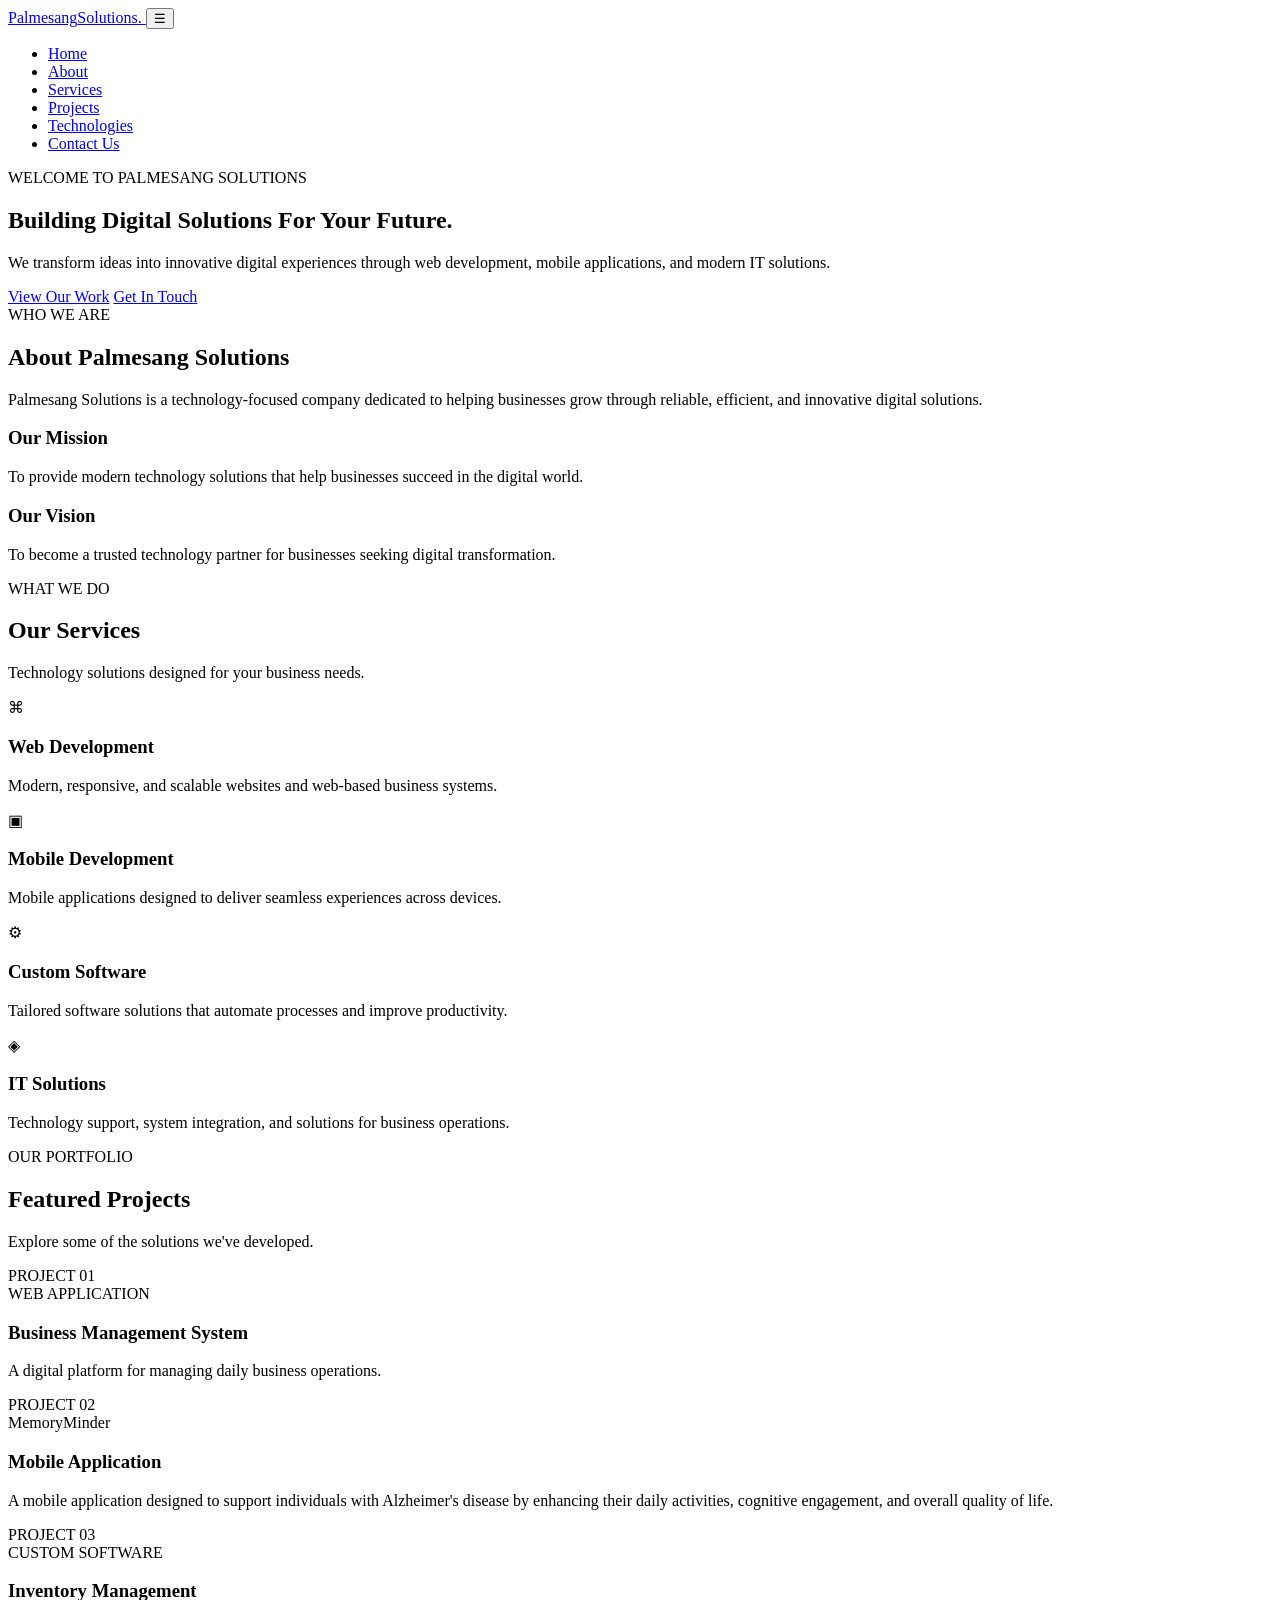
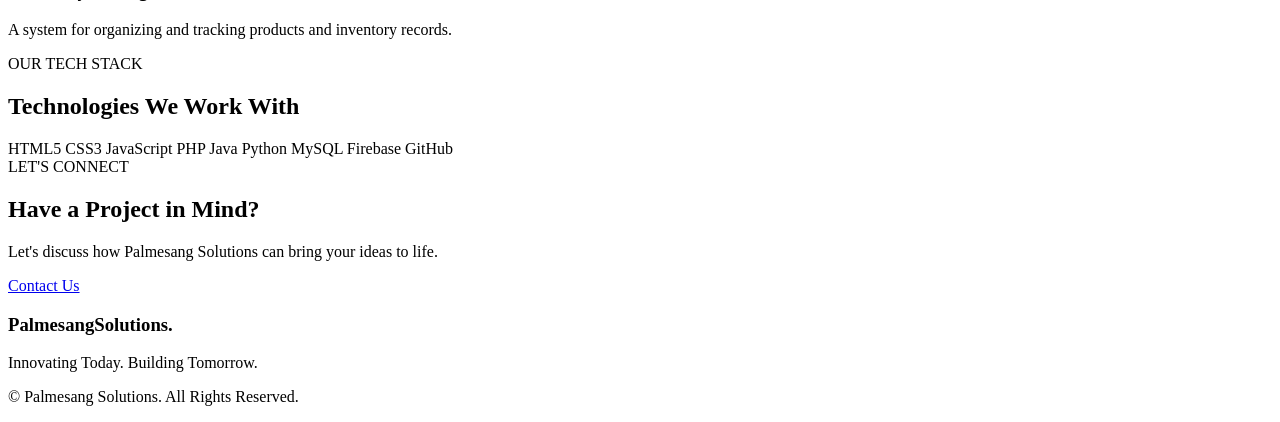
==== index.html @ 7e167c70 "Add files via upload" ====
<!DOCTYPE html>
<html lang="en">
<head>
    <meta charset="UTF-8">
    <meta name="viewport" content="width=device-width, initial-scale=1.0">
    <title>Palmesang Solutions | IT Solutions</title>
    <link rel="stylesheet" href="css/style.css">
</head>
<body>

    <header>
        <nav class="navbar">
            <a href="#home" class="logo">
                Palmesang<span>Solutions.</span>
            </a>

            <button class="menu-toggle" aria-label="Toggle menu"
                    aria-expanded="false">☰</button>

            <ul class="nav-links">
                <li><a href="#home">Home</a></li>
                <li><a href="#about">About</a></li>
                <li><a href="#services">Services</a></li>
                <li><a href="#projects">Projects</a></li>
                <li><a href="#technologies">Technologies</a></li>
                <li><a href="#contact" class="nav-contact">Contact Us</a></li>
            </ul>
        </nav>
    </header>

    <main>
        <!-- HOME -->
        <section id="home" class="hero">
            <div class="hero-content">
                <span class="eyebrow">WELCOME TO PALMESANG SOLUTIONS</span>

                <h1>Building Digital Solutions
                    <span>For Your Future.</span>
                </h1>

                <p>
                    We transform ideas into innovative digital
                    experiences through web development,
                    mobile applications, and modern IT solutions.
                </p>

                <div class="hero-buttons">
                    <a href="#projects" class="btn btn-primary">View Our Work</a>
                    <a href="#contact" class="btn btn-outline">Get In Touch</a>
                </div>
            </div>
        </section>

        <!-- ABOUT -->
        <section id="about" class="section">
            <div class="container">
                <span class="section-label">WHO WE ARE</span>
                <h2>About Palmesang Solutions</h2>
                <p class="section-description">
                    Palmesang Solutions is a technology-focused company
                    dedicated to helping businesses grow through
                    reliable, efficient, and innovative digital solutions.
                </p>

                <div class="about-grid">
                    <div class="info-card">
                        <h3>Our Mission</h3>
                        <p>To provide modern technology solutions
                           that help businesses succeed in the digital world.</p>
                    </div>
                    <div class="info-card">
                        <h3>Our Vision</h3>
                        <p>To become a trusted technology partner
                           for businesses seeking digital transformation.</p>
                    </div>
                </div>
            </div>
        </section>

        <!-- SERVICES -->
        <section id="services" class="section alternate">
            <div class="container">
                <span class="section-label">WHAT WE DO</span>
                <h2>Our Services</h2>
                <p class="section-description">
                    Technology solutions designed for your business needs.
                </p>

                <div class="card-grid">
                    <article class="service-card">
                        <div class="service-icon">⌘</div>
                        <h3>Web Development</h3>
                        <p>Modern, responsive, and scalable websites
                           and web-based business systems.</p>
                    </article>

                    <article class="service-card">
                        <div class="service-icon">▣</div>
                        <h3>Mobile Development</h3>
                        <p>Mobile applications designed to deliver
                           seamless experiences across devices.</p>
                    </article>

                    <article class="service-card">
                        <div class="service-icon">⚙</div>
                        <h3>Custom Software</h3>
                        <p>Tailored software solutions that automate
                           processes and improve productivity.</p>
                    </article>

                    <article class="service-card">
                        <div class="service-icon">◈</div>
                        <h3>IT Solutions</h3>
                        <p>Technology support, system integration,
                           and solutions for business operations.</p>
                    </article>
                </div>
            </div>
        </section>

        <!-- PROJECTS -->
        <section id="projects" class="section">
            <div class="container">
                <span class="section-label">OUR PORTFOLIO</span>
                <h2>Featured Projects</h2>
                <p class="section-description">
                    Explore some of the solutions we've developed.
                </p>

                <div class="card-grid projects-grid">
                    <article class="project-card">
                        <div class="project-image">PROJECT 01</div>
                        <div class="project-details">
                            <span class="project-type">WEB APPLICATION</span>
                            <h3>Business Management System</h3>
                            <p>A digital platform for managing
                               daily business operations.</p>
                        </div>
                    </article>

                    <article class="project-card">
                        <div class="project-image">PROJECT 02</div>
                        <div class="project-details">
                            <span class="project-type">MemoryMinder</span>
                            <h3>Mobile Application</h3>
                            <p>A mobile application designed to support individuals with Alzheimer's disease by enhancing their daily activities, cognitive engagement, and overall quality of life.</p>
                        </div>
                    </article>

                    <article class="project-card">
                        <div class="project-image">PROJECT 03</div>
                        <div class="project-details">
                            <span class="project-type">CUSTOM SOFTWARE</span>
                            <h3>Inventory Management</h3>
                            <p>A system for organizing and tracking
                               products and inventory records.</p>
                        </div>
                    </article>
                </div>
            </div>
        </section>

        <!-- TECHNOLOGIES -->
        <section id="technologies" class="section alternate">
            <div class="container">
                <span class="section-label">OUR TECH STACK</span>
                <h2>Technologies We Work With</h2>

                <div class="tech-list">
                    <span>HTML5</span>
                    <span>CSS3</span>
                    <span>JavaScript</span>
                    <span>PHP</span>
                    <span>Java</span>
                    <span>Python</span>
                    <span>MySQL</span>
                    <span>Firebase</span>
                    <span>GitHub</span>
                </div>
            </div>
        </section>

        <!-- CONTACT -->
        <section id="contact" class="section contact-section">
            <div class="container">
                <span class="section-label">LET'S CONNECT</span>
                <h2>Have a Project in Mind?</h2>
                <p>
                    Let's discuss how Palmesang Solutions can
                    bring your ideas to life.
                </p>
                <a href="mailto:yourcompany@example.com"
                   class="btn btn-primary">
                    Contact Us
                </a>
            </div>
        </section>
    </main>

    <!-- FOOTER -->
    <footer>
        <div class="container footer-content">
            <h3>Palmesang<span>Solutions.</span></h3>
            <p>Innovating Today. Building Tomorrow.</p>
            <p class="copyright">
                &copy; <span id="year"></span> Palmesang Solutions.
                All Rights Reserved.
            </p>
        </div>
    </footer>

    <script src="js/script.js"></script>
</body>
</html>
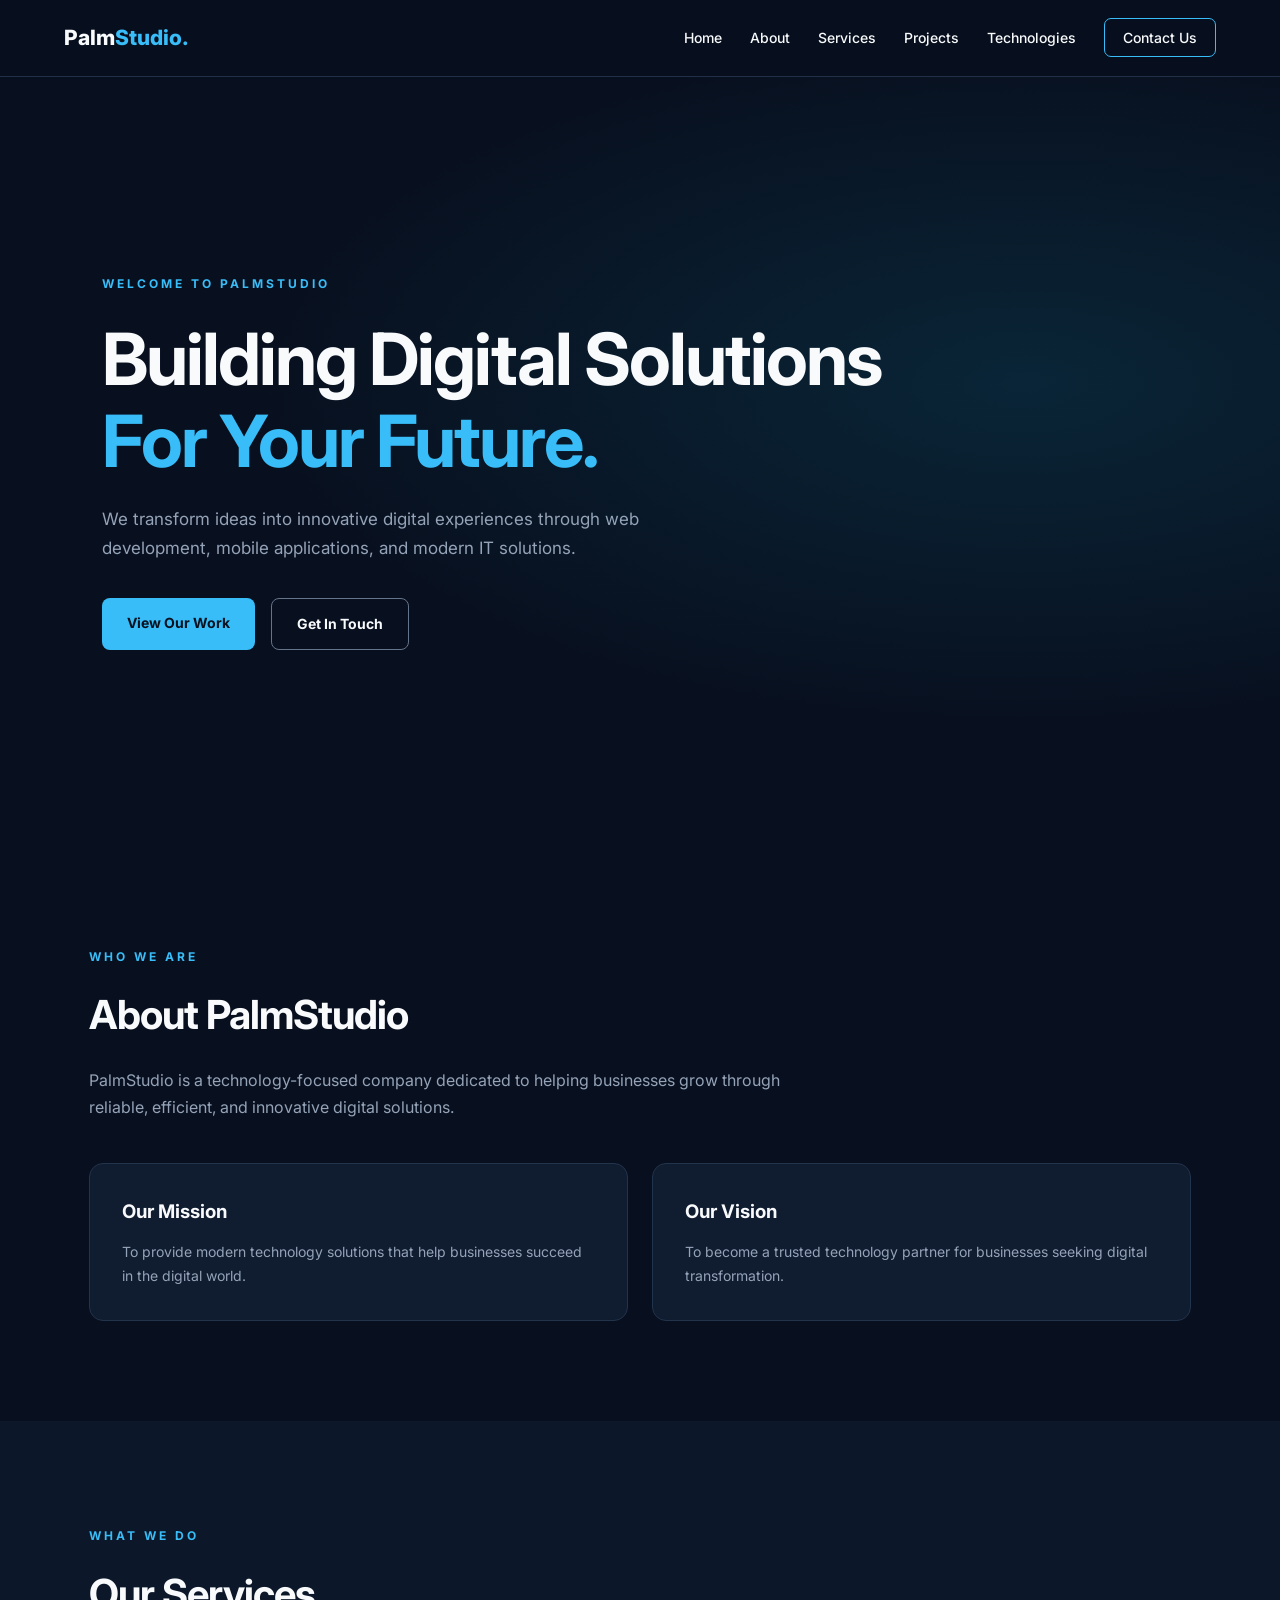
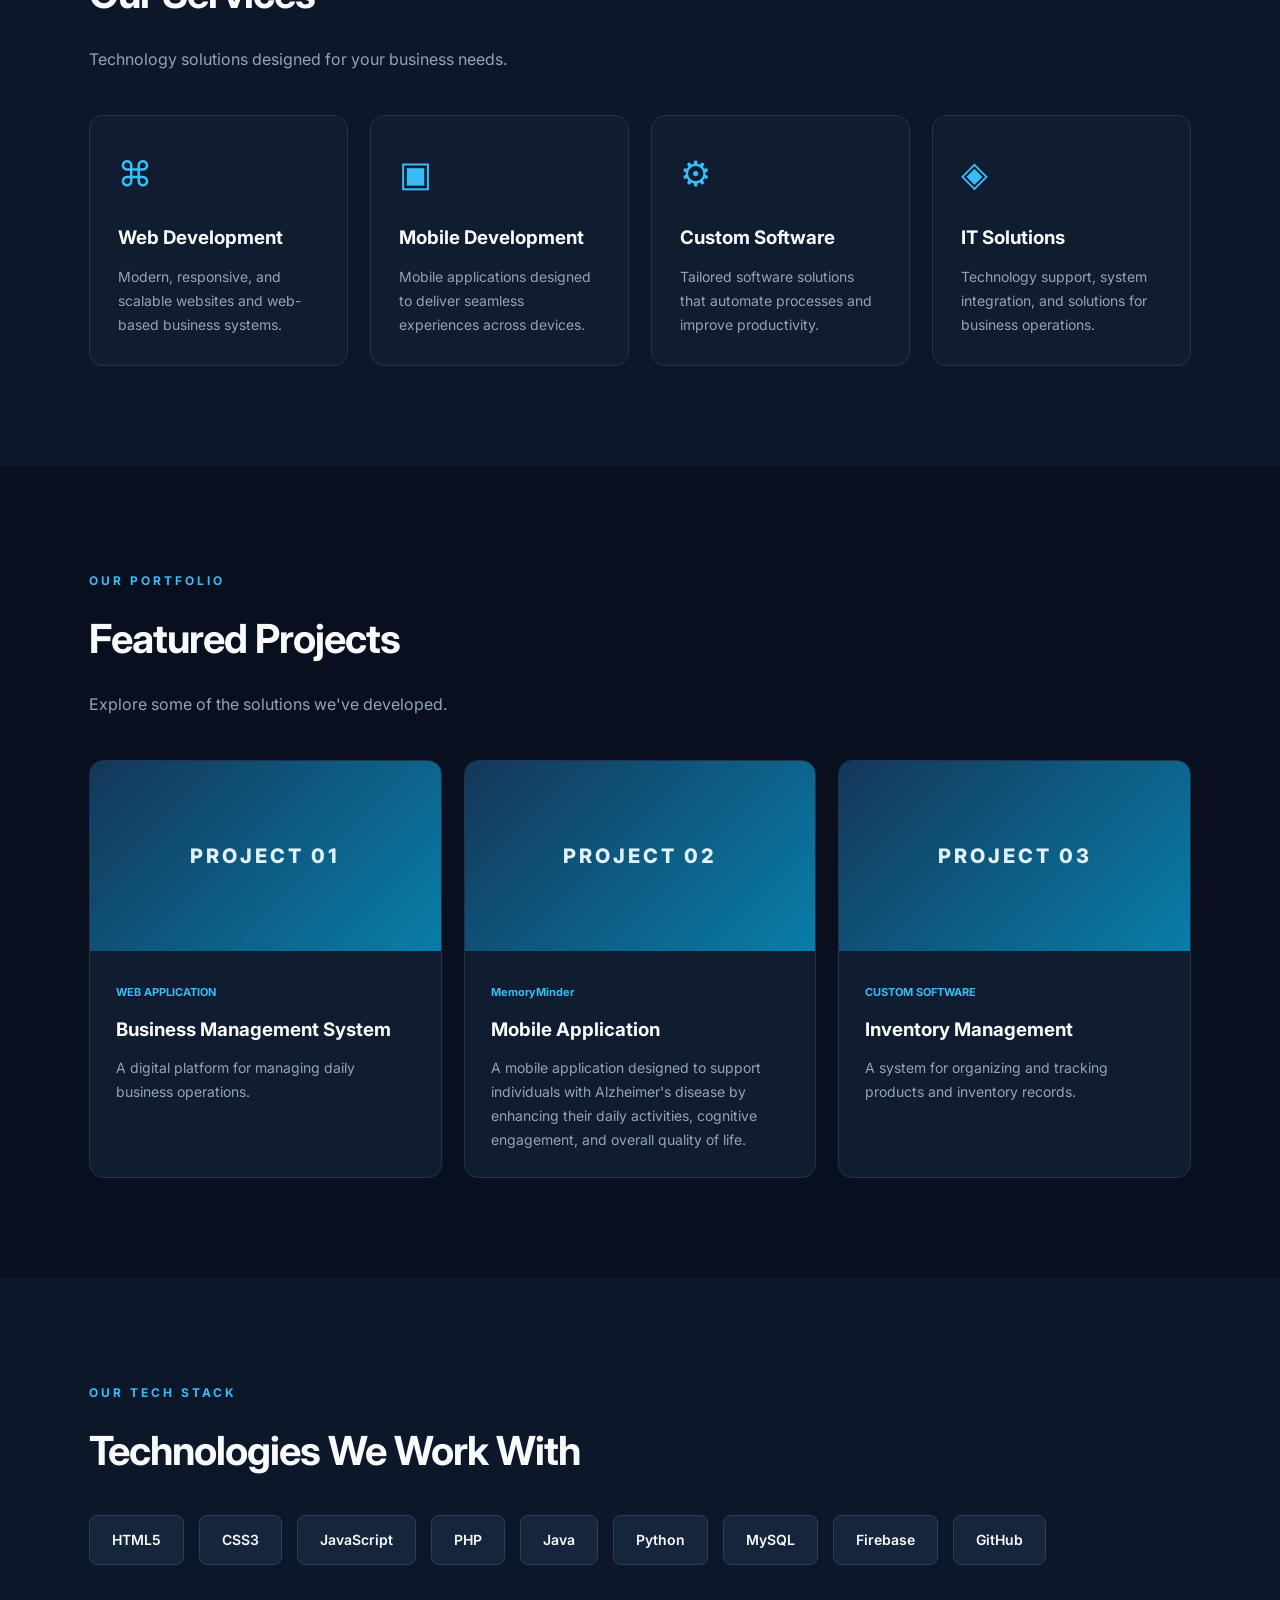
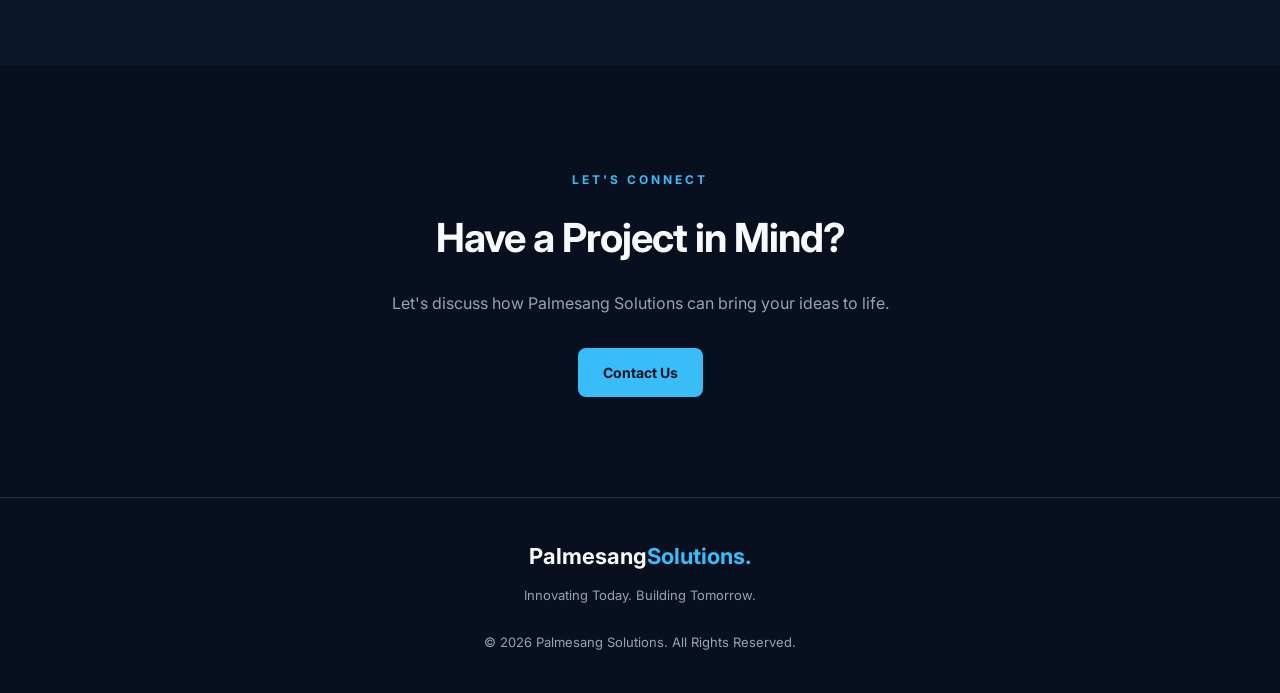
==== commit 46a2fa0f: "Rename Palmesang Solutions to PalmStudio" ====
--- a/index.html
+++ b/index.html
@@ -3,7 +3,7 @@
 <head>
     <meta charset="UTF-8">
     <meta name="viewport" content="width=device-width, initial-scale=1.0">
-    <title>Palmesang Solutions | IT Solutions</title>
+    <title>PalmStudio | IT Solutions</title>
     <link rel="stylesheet" href="css/style.css">
 </head>
 <body>
@@ -11,7 +11,7 @@
     <header>
         <nav class="navbar">
             <a href="#home" class="logo">
-                Palmesang<span>Solutions.</span>
+                Palm<span>Studio.</span>
             </a>
 
             <button class="menu-toggle" aria-label="Toggle menu"
@@ -32,7 +32,7 @@
         <!-- HOME -->
         <section id="home" class="hero">
             <div class="hero-content">
-                <span class="eyebrow">WELCOME TO PALMESANG SOLUTIONS</span>
+                <span class="eyebrow">WELCOME TO PALMSTUDIO</span>
 
                 <h1>Building Digital Solutions
                     <span>For Your Future.</span>
@@ -55,9 +55,9 @@
         <section id="about" class="section">
             <div class="container">
                 <span class="section-label">WHO WE ARE</span>
-                <h2>About Palmesang Solutions</h2>
+                <h2>About PalmStudio</h2>
                 <p class="section-description">
-                    Palmesang Solutions is a technology-focused company
+                    PalmStudio is a technology-focused company
                     dedicated to helping businesses grow through
                     reliable, efficient, and innovative digital solutions.
                 </p>
--- a/css/style.css
+++ b/css/style.css
@@ -0,0 +1,412 @@
+
+@import url('https://fonts.googleapis.com/css2?family=Inter:wght@400;500;600;700;800&display=swap');
+
+:root {
+    --background: #080f1e;
+    --surface: #101c30;
+    --surface-light: #15253c;
+    --accent: #38bdf8;
+    --text: #f8fafc;
+    --muted: #94a3b8;
+}
+
+* {
+    margin: 0;
+    padding: 0;
+    box-sizing: border-box;
+}
+
+html {
+    scroll-behavior: smooth;
+    scroll-padding-top: 85px;
+}
+
+body {
+    font-family: 'Inter', sans-serif;
+    background: var(--background);
+    color: var(--text);
+    line-height: 1.7;
+}
+
+a {
+    text-decoration: none;
+    color: inherit;
+}
+
+.container {
+    max-width: 1150px;
+    margin: auto;
+    padding: 0 24px;
+}
+
+/* NAVIGATION */
+
+header {
+    position: sticky;
+    top: 0;
+    z-index: 100;
+    background: rgba(8, 15, 30, 0.95);
+    border-bottom: 1px solid #223047;
+}
+
+.navbar {
+    max-width: 1200px;
+    margin: auto;
+    padding: 20px 24px;
+    display: flex;
+    align-items: center;
+    justify-content: space-between;
+}
+
+.logo {
+    font-size: 21px;
+    font-weight: 800;
+}
+
+.logo span,
+.footer-content h3 span {
+    color: var(--accent);
+}
+
+.nav-links {
+    display: flex;
+    align-items: center;
+    list-style: none;
+    gap: 28px;
+}
+
+.nav-links a {
+    font-size: 14px;
+    font-weight: 500;
+    transition: color 0.3s;
+}
+
+.nav-links a:hover {
+    color: var(--accent);
+}
+
+.nav-contact {
+    border: 1px solid var(--accent);
+    padding: 10px 18px;
+    border-radius: 7px;
+}
+
+.menu-toggle {
+    display: none;
+    background: none;
+    border: none;
+    color: white;
+    font-size: 28px;
+    cursor: pointer;
+}
+
+/* HERO */
+
+.hero {
+    min-height: 85vh;
+    display: flex;
+    align-items: center;
+    padding: 100px 8%;
+    background:
+        radial-gradient(ellipse at 80% 40%,
+        rgba(14, 116, 144, 0.22), transparent 55%),
+        var(--background);
+}
+
+.hero-content {
+    max-width: 850px;
+}
+
+.eyebrow,
+.section-label {
+    color: var(--accent);
+    font-size: 12px;
+    font-weight: 700;
+    letter-spacing: 3px;
+}
+
+.hero h1 {
+    font-size: clamp(38px, 6vw, 72px);
+    line-height: 1.15;
+    letter-spacing: -2px;
+    margin: 22px 0;
+}
+
+.hero h1 span {
+    display: block;
+    color: var(--accent);
+}
+
+.hero p {
+    max-width: 600px;
+    color: var(--muted);
+    font-size: 17px;
+}
+
+.hero-buttons {
+    display: flex;
+    gap: 16px;
+    flex-wrap: wrap;
+    margin-top: 35px;
+}
+
+.btn {
+    display: inline-block;
+    padding: 13px 25px;
+    border-radius: 8px;
+    font-size: 14px;
+    font-weight: 700;
+    transition: all 0.3s;
+}
+
+.btn-primary {
+    background: var(--accent);
+    color: #08111f;
+}
+
+.btn-primary:hover {
+    background: #7dd3fc;
+    transform: translateY(-3px);
+}
+
+.btn-outline {
+    border: 1px solid #64748b;
+}
+
+.btn-outline:hover {
+    border-color: var(--accent);
+    color: var(--accent);
+}
+
+/* GENERAL SECTIONS */
+
+.section {
+    padding: 100px 0;
+}
+
+.alternate {
+    background: #0c1729;
+}
+
+.section h2 {
+    font-size: clamp(28px, 4vw, 40px);
+    margin: 12px 0 18px;
+    letter-spacing: -1px;
+}
+
+.section-description {
+    max-width: 720px;
+    color: var(--muted);
+    margin-bottom: 42px;
+}
+
+/* ABOUT */
+
+.about-grid {
+    display: grid;
+    grid-template-columns: repeat(2, 1fr);
+    gap: 24px;
+    margin-top: 40px;
+}
+
+.info-card,
+.service-card,
+.project-card {
+    background: var(--surface);
+    border: 1px solid #22334c;
+    border-radius: 14px;
+    transition: 0.3s;
+}
+
+.info-card {
+    padding: 32px;
+}
+
+.info-card h3,
+.service-card h3 {
+    margin-bottom: 12px;
+}
+
+.info-card p,
+.service-card p,
+.project-details p {
+    color: var(--muted);
+    font-size: 14px;
+}
+
+/* SERVICES */
+
+.card-grid {
+    display: grid;
+    grid-template-columns: repeat(4, 1fr);
+    gap: 22px;
+}
+
+.service-card {
+    padding: 28px;
+}
+
+.service-card:hover,
+.project-card:hover {
+    transform: translateY(-7px);
+    border-color: var(--accent);
+}
+
+.service-icon {
+    font-size: 35px;
+    color: var(--accent);
+    margin-bottom: 18px;
+}
+
+/* PROJECTS */
+
+.projects-grid {
+    grid-template-columns: repeat(3, 1fr);
+}
+
+.project-card {
+    overflow: hidden;
+}
+
+.project-image {
+    height: 190px;
+    display: flex;
+    justify-content: center;
+    align-items: center;
+    background: linear-gradient(135deg, #143759, #087eaa);
+    color: #e0f2fe;
+    font-size: 20px;
+    font-weight: 800;
+    letter-spacing: 3px;
+}
+
+.project-details {
+    padding: 26px;
+}
+
+.project-type {
+    font-size: 11px;
+    font-weight: 700;
+    color: var(--accent);
+}
+
+.project-details h3 {
+    margin: 10px 0;
+}
+
+/* TECHNOLOGIES */
+
+.tech-list {
+    display: flex;
+    flex-wrap: wrap;
+    gap: 15px;
+    margin-top: 30px;
+}
+
+.tech-list span {
+    background: var(--surface-light);
+    border: 1px solid #28405d;
+    padding: 12px 22px;
+    border-radius: 8px;
+    font-size: 14px;
+    font-weight: 600;
+}
+
+/* CONTACT */
+
+.contact-section {
+    text-align: center;
+}
+
+.contact-section p {
+    color: var(--muted);
+    margin: 0 auto 30px;
+    max-width: 550px;
+}
+
+/* FOOTER */
+
+footer {
+    border-top: 1px solid #223047;
+    padding: 40px 0;
+    text-align: center;
+}
+
+.footer-content h3 {
+    font-size: 22px;
+    margin-bottom: 8px;
+}
+
+.footer-content p {
+    color: var(--muted);
+    font-size: 13px;
+}
+
+.copyright {
+    margin-top: 25px;
+}
+
+/* RESPONSIVE */
+
+@media (max-width: 950px) {
+    .card-grid {
+        grid-template-columns: repeat(2, 1fr);
+    }
+
+    .projects-grid {
+        grid-template-columns: repeat(2, 1fr);
+    }
+}
+
+@media (max-width: 700px) {
+    .menu-toggle {
+        display: block;
+    }
+
+    .nav-links {
+        display: none;
+        position: absolute;
+        top: 100%;
+        left: 0;
+        width: 100%;
+        padding: 25px;
+        background: var(--background);
+        flex-direction: column;
+        align-items: flex-start;
+    }
+
+    .nav-links.active {
+        display: flex;
+    }
+
+    .hero {
+        padding: 90px 24px;
+        min-height: 75vh;
+    }
+
+    .hero h1 {
+        letter-spacing: -1px;
+    }
+
+    .section {
+        padding: 70px 0;
+    }
+
+    .about-grid,
+    .card-grid,
+    .projects-grid {
+        grid-template-columns: 1fr;
+    }
+}
+
+@media (prefers-reduced-motion: reduce) {
+    html {
+        scroll-behavior: auto;
+    }
+
+    .btn,
+    .service-card,
+    .project-card {
+        transition: none;
+    }
+}
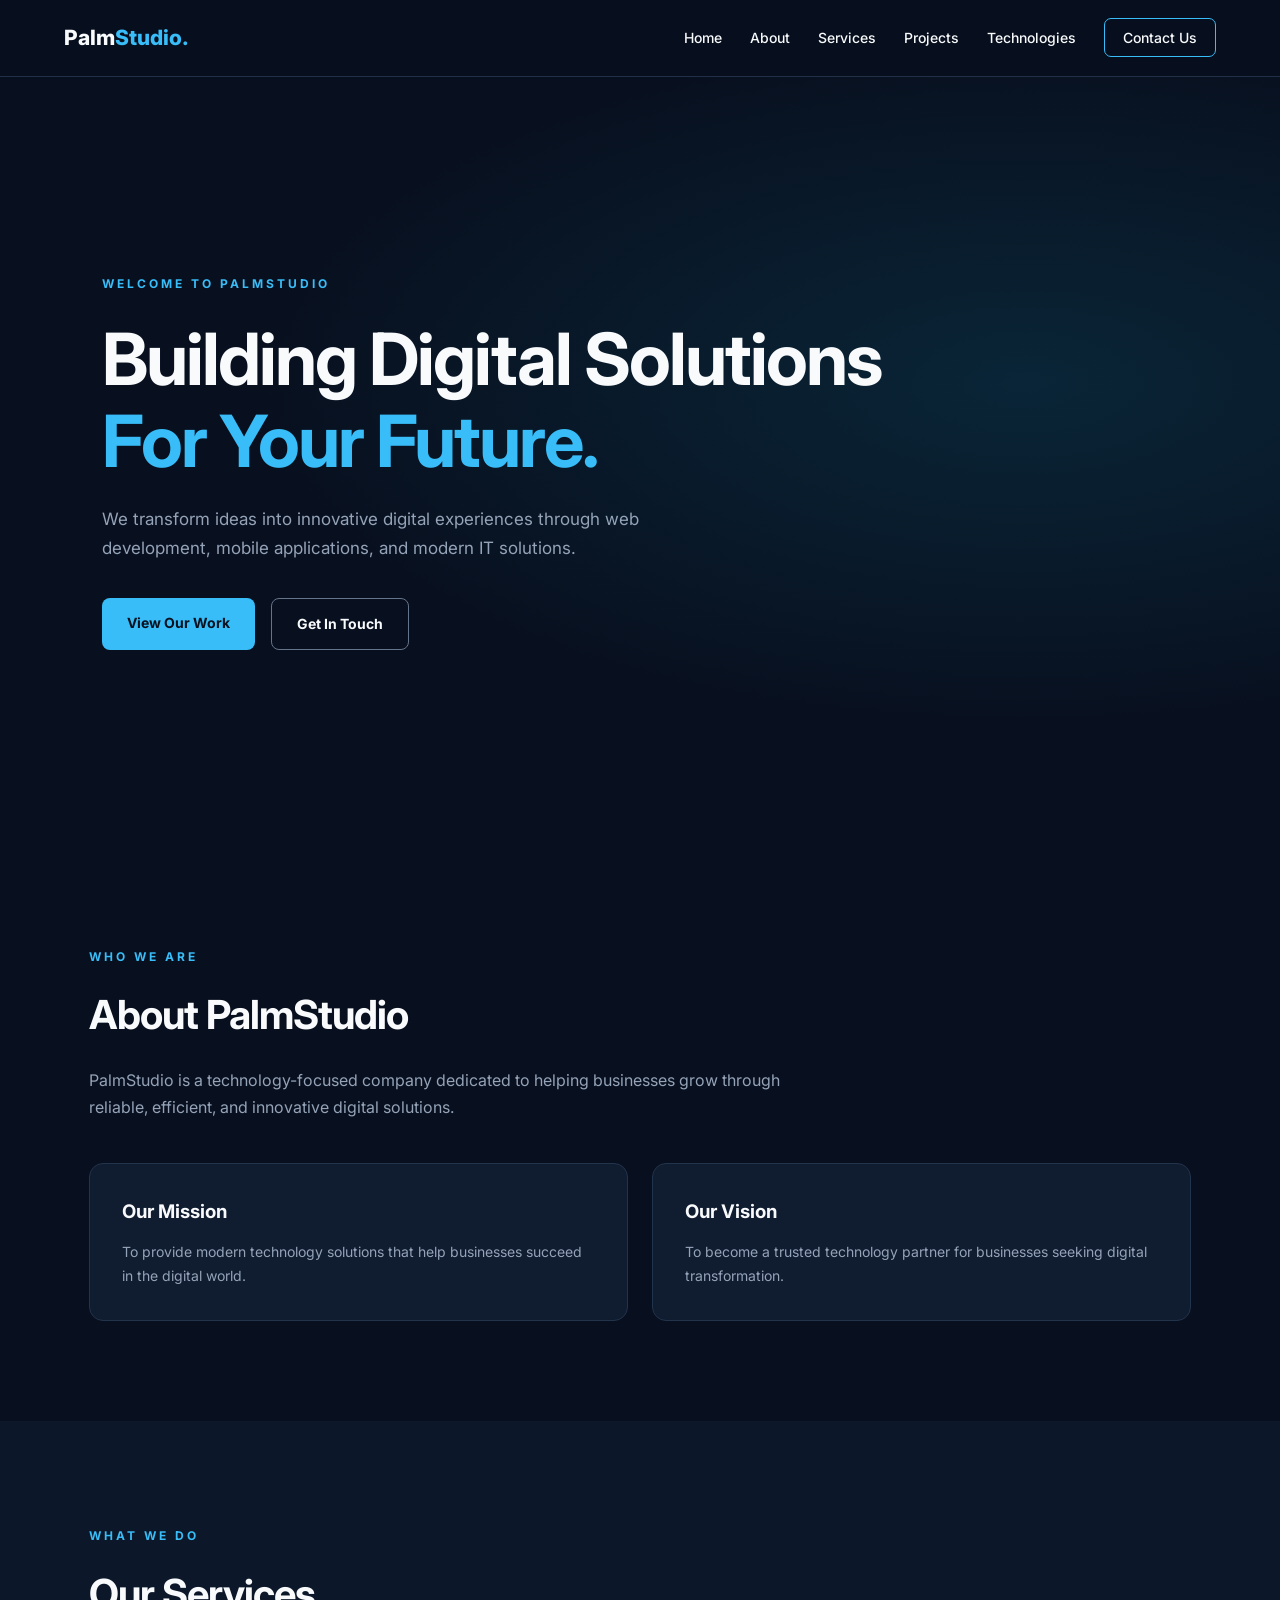
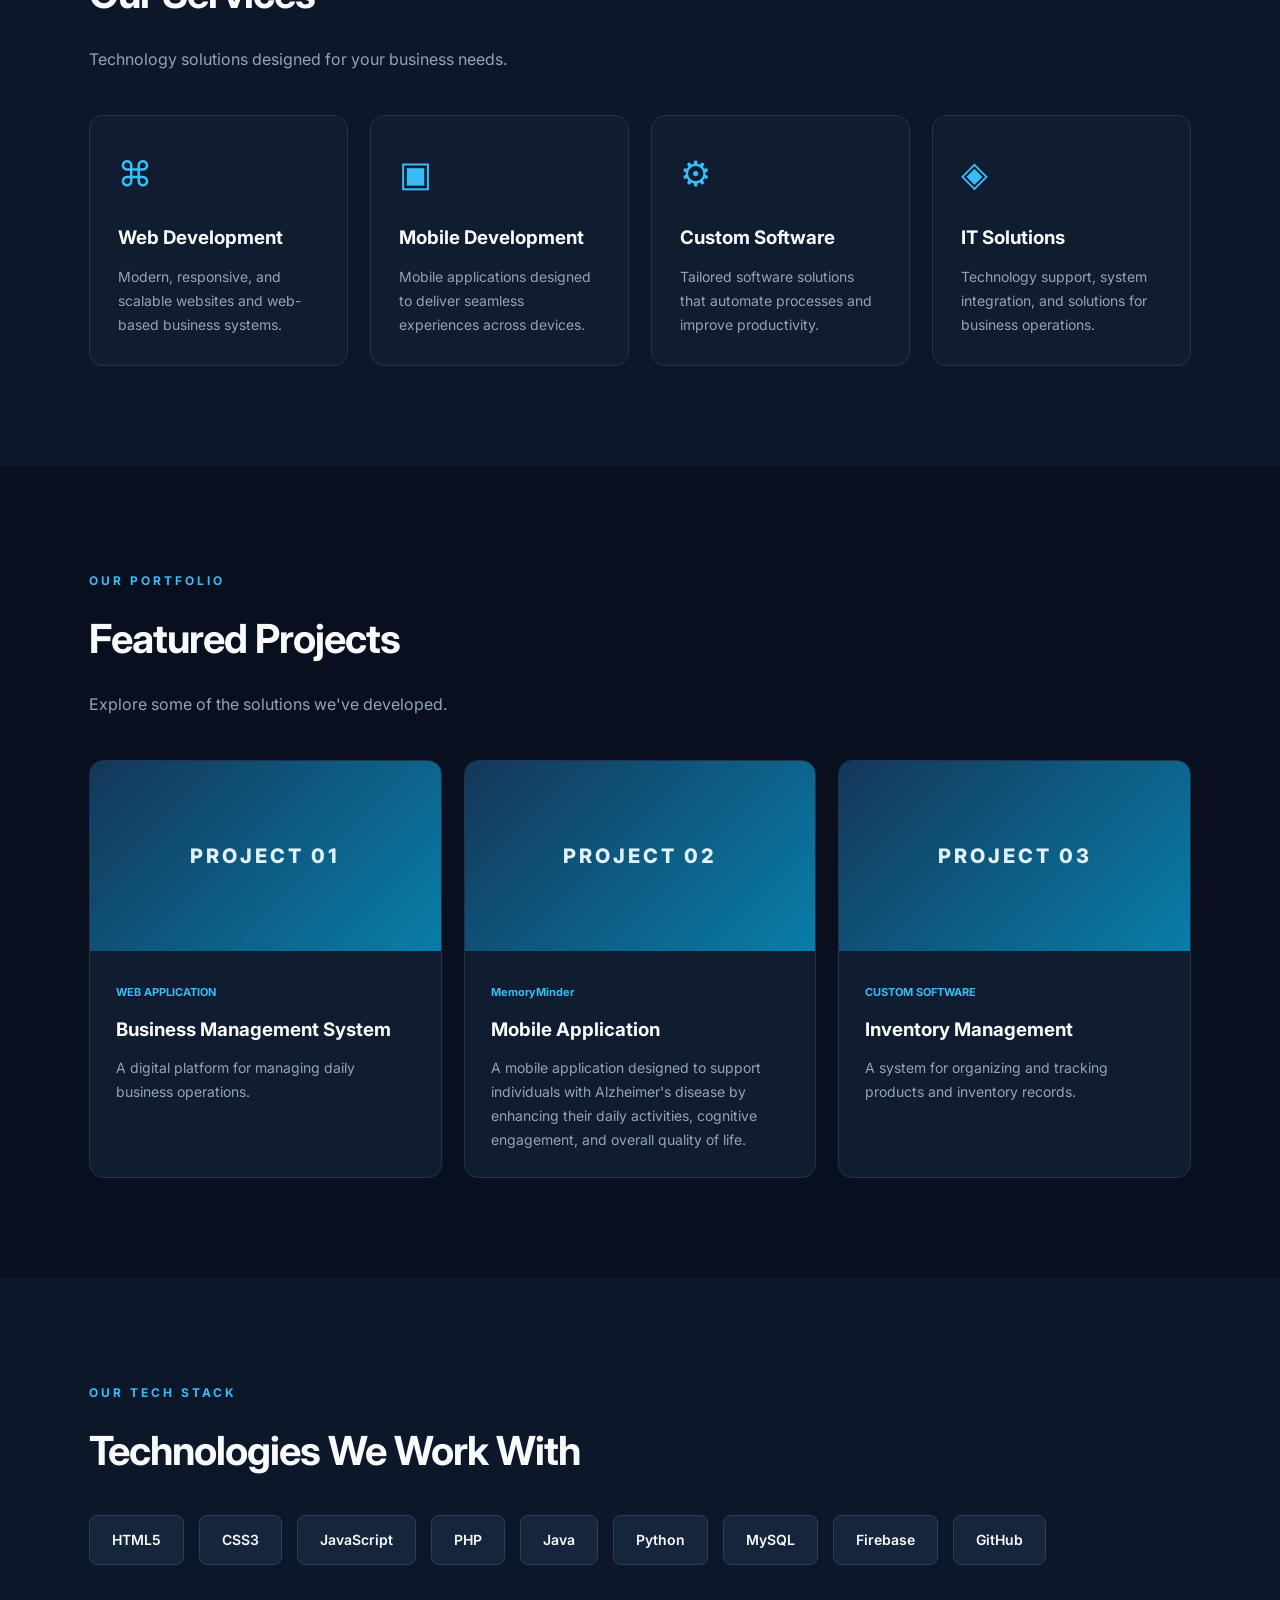
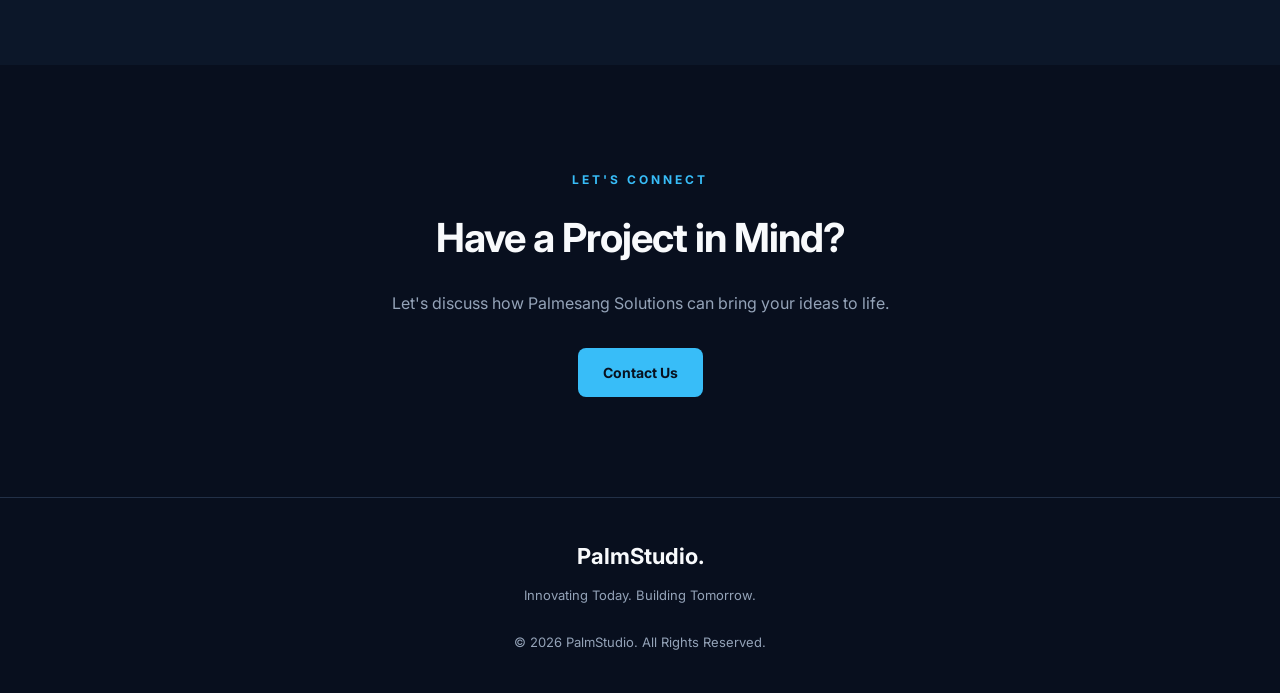
==== commit 14463956: "Fix HTML syntax and structure" ====
--- a/index.html
+++ b/index.html
@@ -200,10 +200,10 @@
     <!-- FOOTER -->
     <footer>
         <div class="container footer-content">
-            <h3>Palmesang<span>Solutions.</span></h3>
+            <h3>PalmStudio.</span></h3>
             <p>Innovating Today. Building Tomorrow.</p>
             <p class="copyright">
-                &copy; <span id="year"></span> Palmesang Solutions.
+                &copy; <span id="year"></span> PalmStudio.
                 All Rights Reserved.
             </p>
         </div>
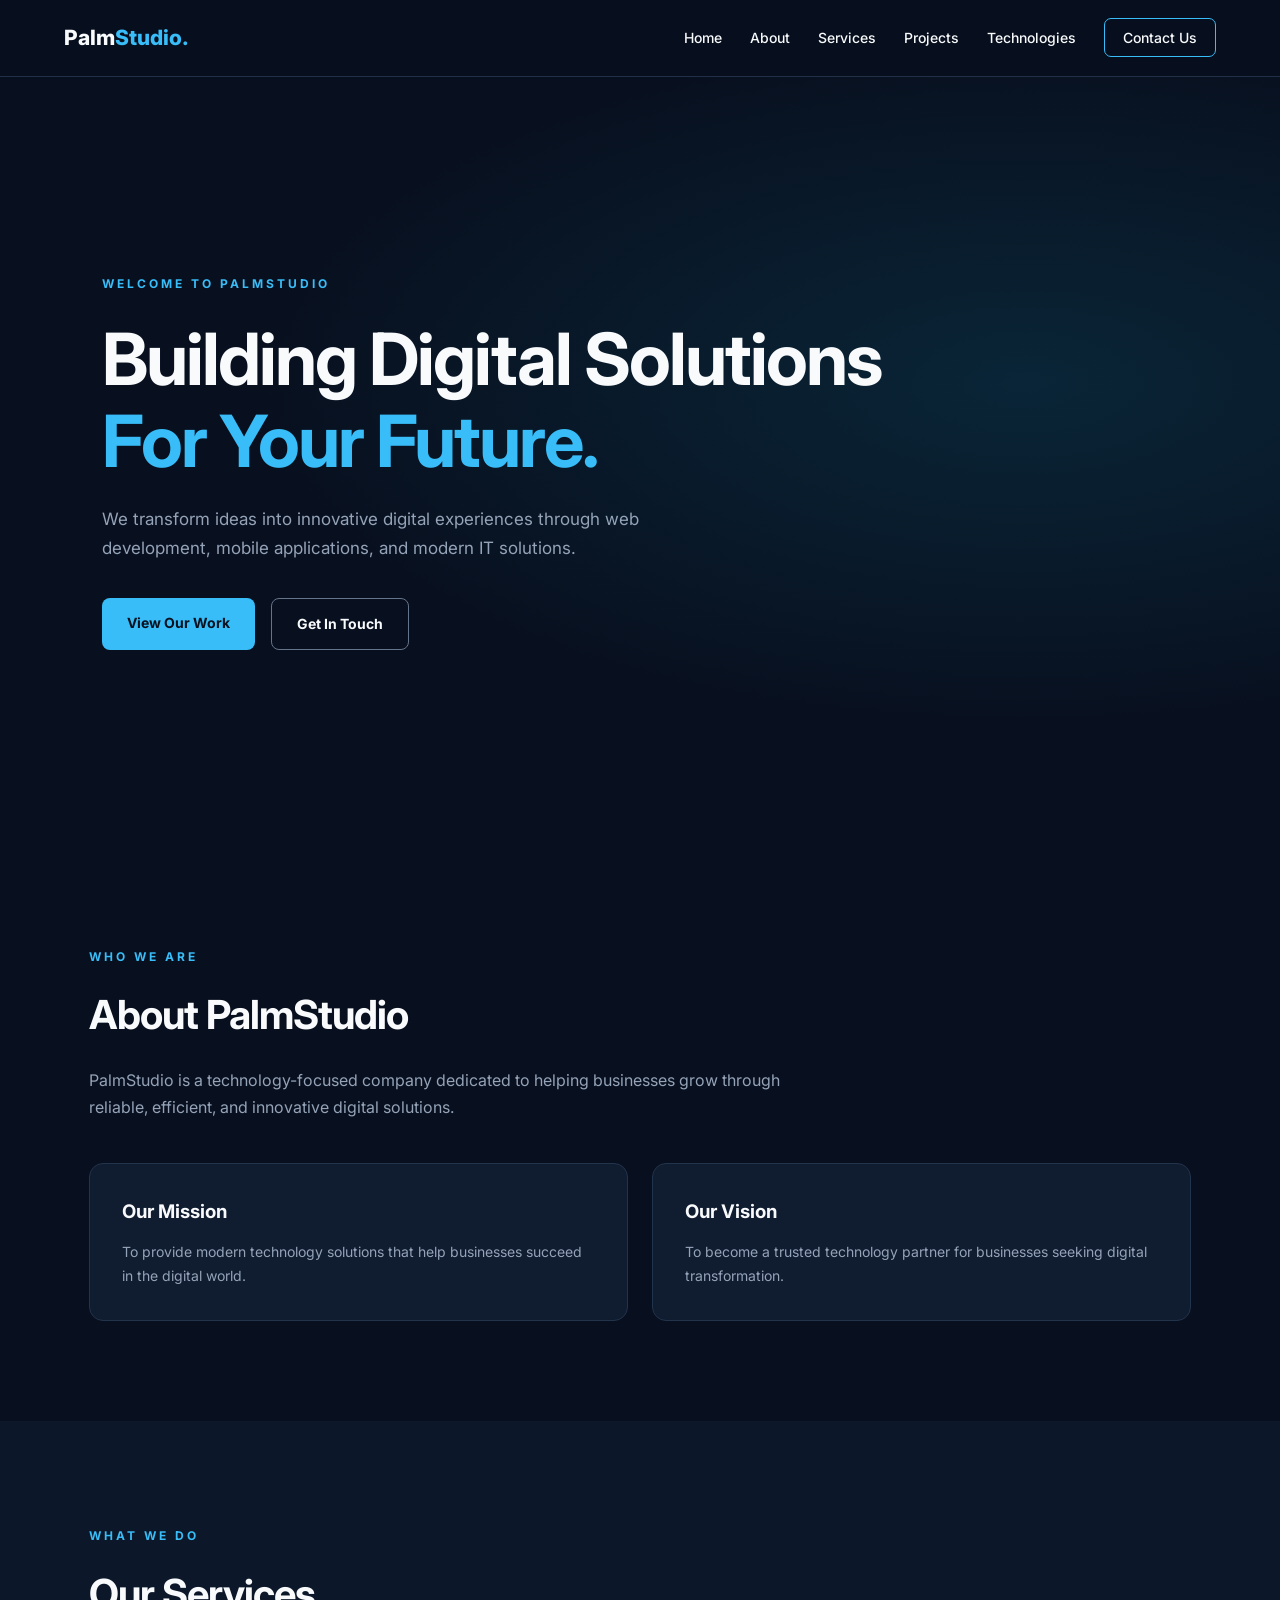
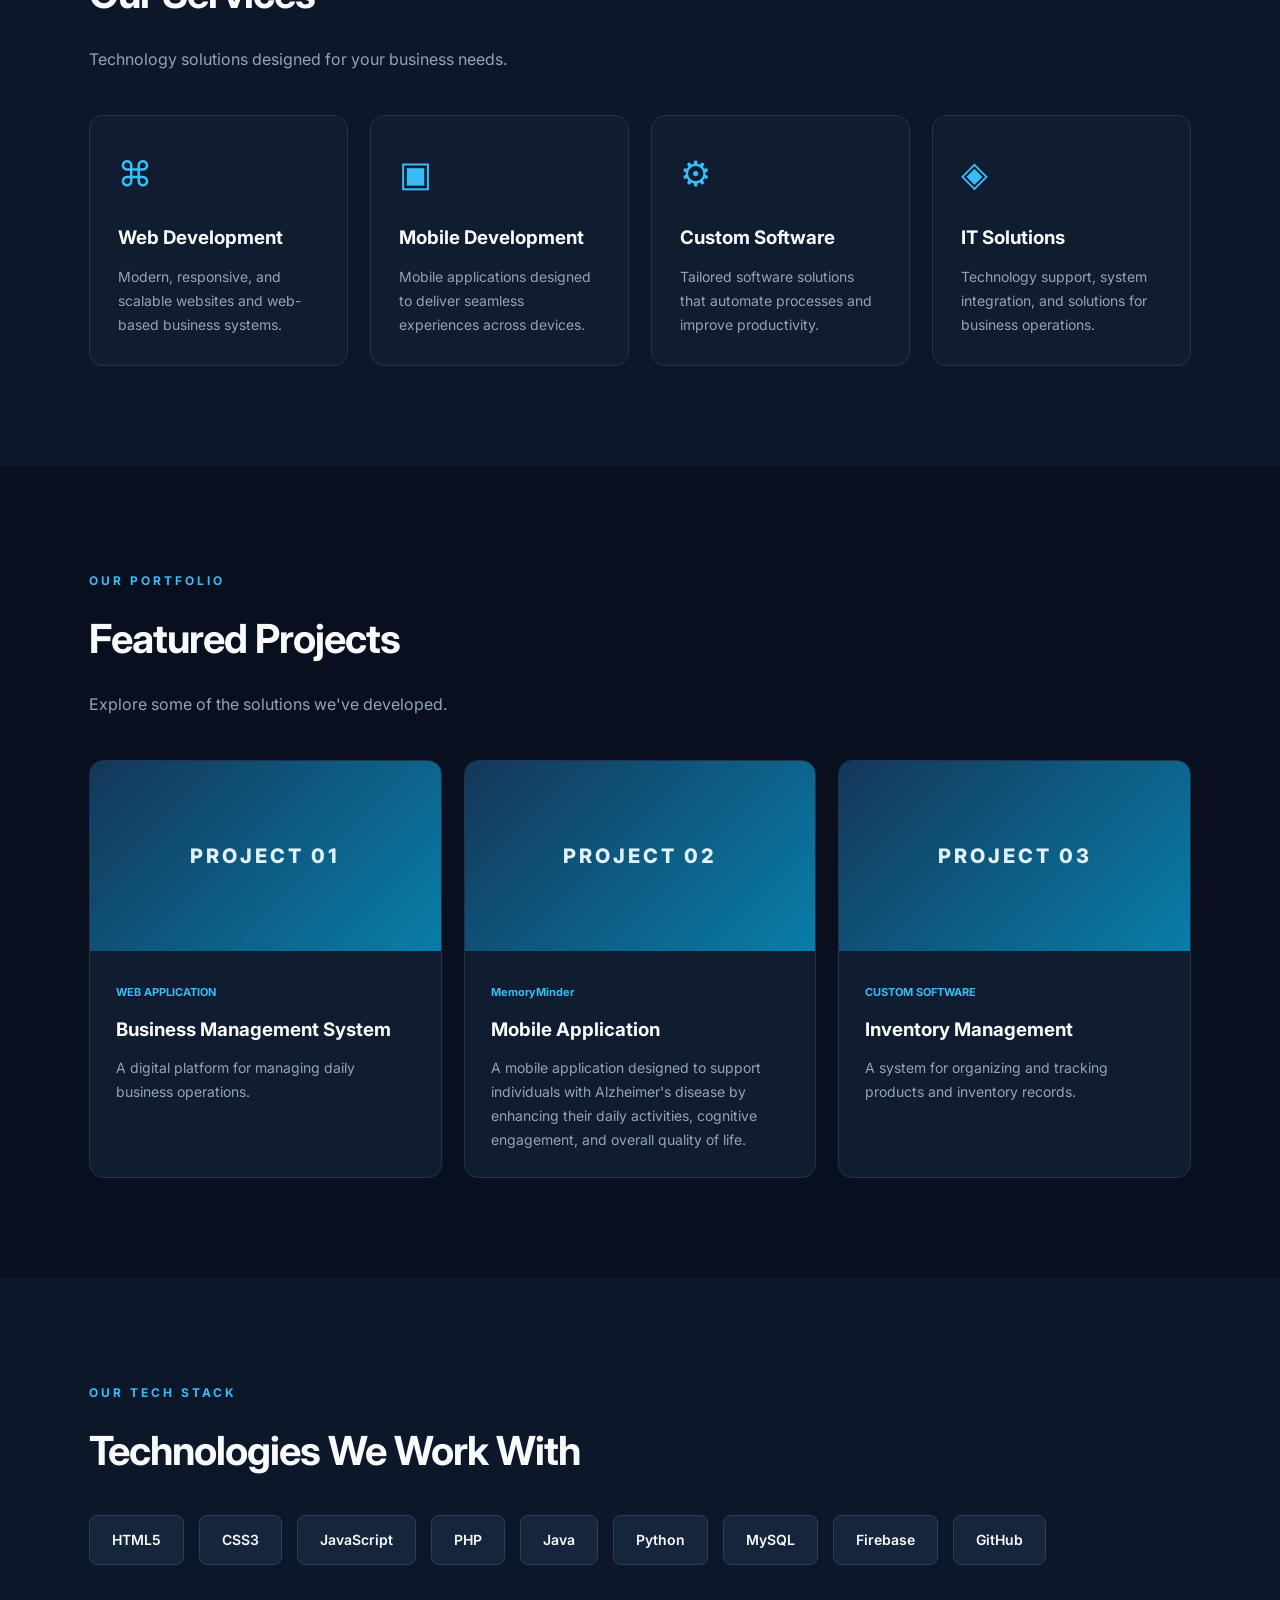
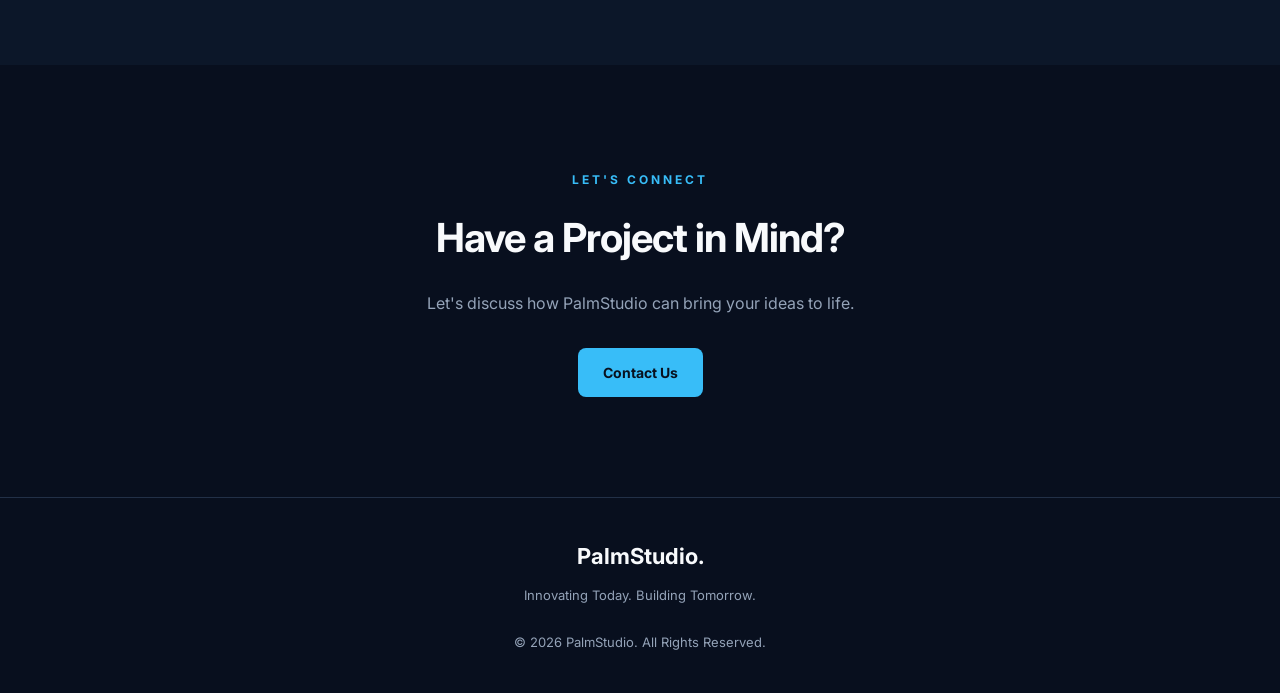
==== commit e58e88a6: "Fix HTML encoding issues in index.html" ====
--- a/index.html
+++ b/index.html
@@ -186,7 +186,7 @@
                 <span class="section-label">LET'S CONNECT</span>
                 <h2>Have a Project in Mind?</h2>
                 <p>
-                    Let's discuss how Palmesang Solutions can
+                    Let's discuss how PalmStudio can
                     bring your ideas to life.
                 </p>
                 <a href="mailto:yourcompany@example.com"
